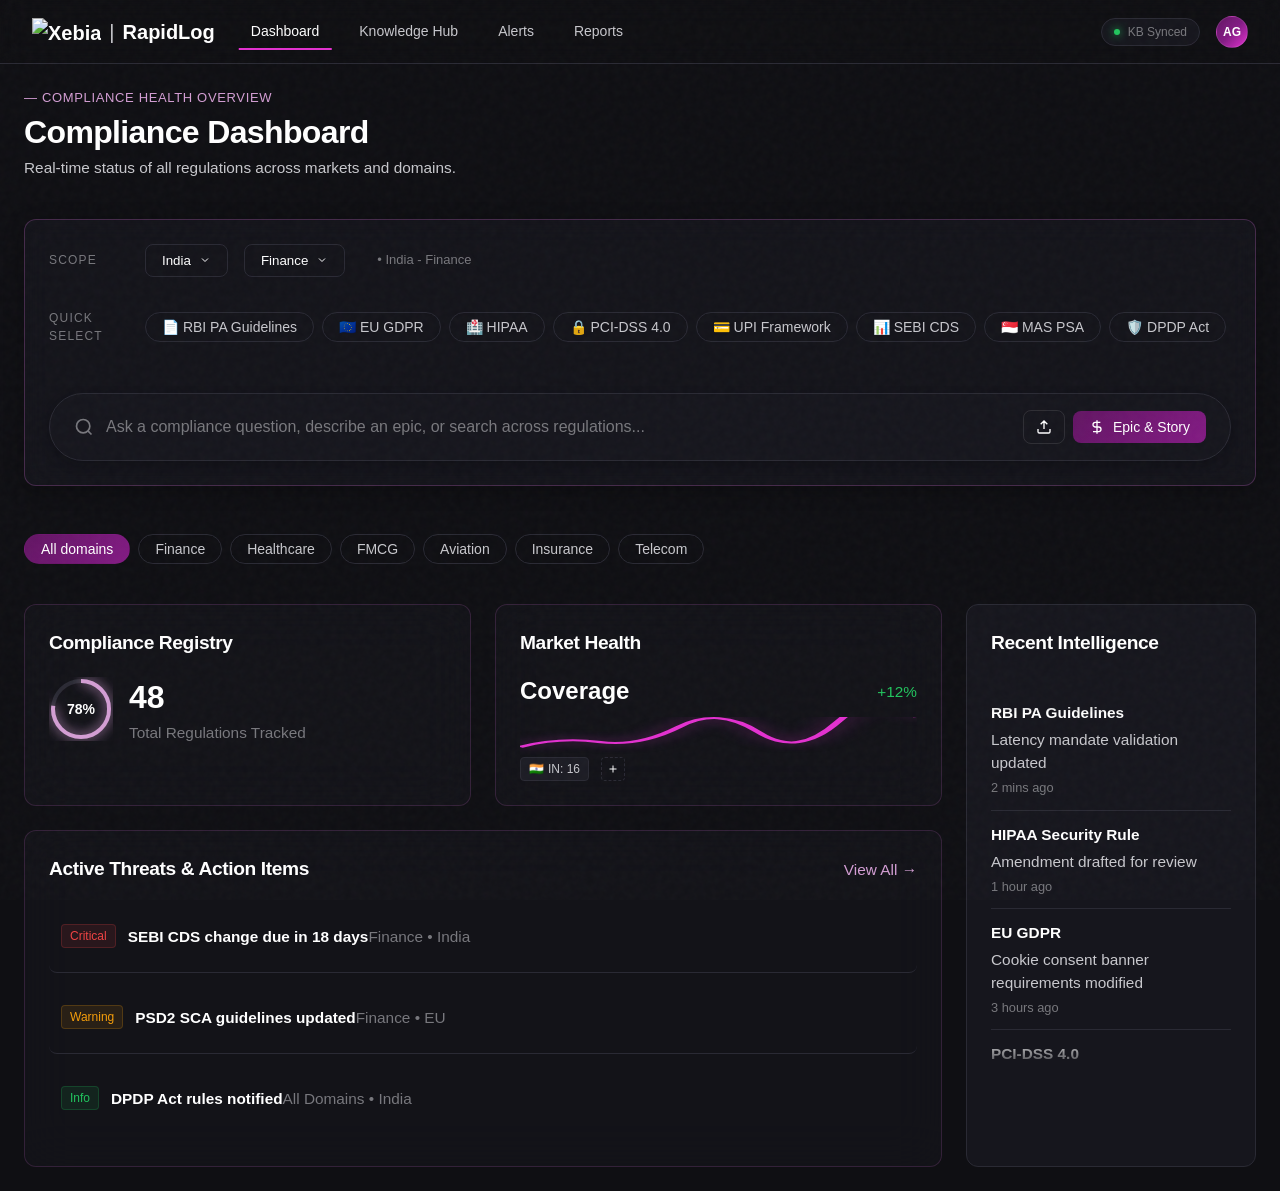
==== dashboard.html @ ae405cc6 "first commit: rapidlog demo" ====
<!DOCTYPE html>
<html lang="en">
<head>
  <meta charset="UTF-8">
  <meta name="viewport" content="width=device-width, initial-scale=1.0">
  <title>Dashboard | RapidLog by Xebia</title>
  <link rel="stylesheet" href="styles.css">
  <style>
    .progress-ring {
      position: relative;
      width: 64px;
      height: 64px;
    }
    .progress-ring svg {
      transform: rotate(-90deg);
    }
    .progress-ring circle {
      fill: transparent;
      stroke-width: 4;
    }
    .progress-ring-bg {
      stroke: var(--border-divider);
    }
    .progress-ring-fill {
      stroke: var(--color-purple-light);
      stroke-dasharray: 175;
      stroke-dashoffset: 40; /* Example progress */
      transition: stroke-dashoffset 1s ease-in-out;
      filter: drop-shadow(0 0 6px var(--color-purple-light));
    }
    .progress-text {
      position: absolute;
      top: 50%; left: 50%;
      transform: translate(-50%, -50%);
      font-size: 14px;
      font-weight: 700;
    }
    
    .sparkline {
      width: 100%;
      height: 40px;
      position: relative;
      overflow: hidden;
    }
    .sparkline-path {
      fill: none;
      stroke: var(--color-neon-accent);
      stroke-width: 2;
      stroke-dasharray: 1000;
      stroke-dashoffset: 1000;
      animation: drawSparkline 1.5s ease-out forwards;
      filter: drop-shadow(0 0 4px rgba(227, 49, 208, 0.5));
    }
    @keyframes drawSparkline {
      to { stroke-dashoffset: 0; }
    }
    
    .threat-item {
      display: flex;
      justify-content: space-between;
      align-items: center;
      padding: var(--spacing-3) 0;
      border-bottom: 1px solid var(--border-divider);
      position: relative;
    }
    .threat-item:last-child {
      border-bottom: none;
    }
    .threat-details {
      position: absolute;
      right: -20px;
      top: 50%;
      transform: translateY(-50%) translateX(100%);
      background: var(--bg-elevated);
      padding: var(--spacing-3);
      border: 1px solid var(--border-divider);
      border-radius: var(--radius-sm);
      opacity: 0;
      pointer-events: none;
      transition: all var(--transition-fast);
      width: 200px;
      z-index: 10;
    }
    .threat-item:hover .threat-details {
      opacity: 1;
      transform: translateY(-50%) translateX(100%) translateX(-10px); /* Micro-data on hover sliding */
    }
    
    .right-sidebar {
      grid-column: span 3;
    }
    .main-grid {
      grid-column: span 9;
      display: grid;
      grid-template-columns: repeat(2, 1fr);
      gap: var(--spacing-5);
    }
    .full-width {
      grid-column: span 2;
    }
  </style>
</head>
<body>

  <nav class="navbar">
    <div class="navbar-left">
      <a href="dashboard.html" class="logo" style="text-decoration: none; user-select: none;">
        <img src="images/LOGO%20SVG.svg" alt="Xebia" style="height: 28px; pointer-events: none;" draggable="false" oncontextmenu="return false;">
        <span style="font-weight: 400; color: var(--text-secondary);">|</span>
        <span style="color: var(--text-primary);">RapidLog</span>
      </a>
      <div class="nav-links">
        <a href="dashboard.html" class="nav-link active">Dashboard</a>
        <a href="knowledge_hub.html" class="nav-link">Knowledge Hub</a>
        <a href="#" class="nav-link">Alerts</a>
        <a href="#" class="nav-link">Reports</a>
      </div>
    </div>
    <div class="navbar-right">
      <div class="status-indicator">
        <div class="status-dot"></div>
        <span>KB Synced</span>
      </div>
      <div class="user-profile" title="Akshat Gupta">AG</div>
    </div>
  </nav>

  <main class="container">
    
    <div class="col-span-12 mb-4 fade-up" style="margin-bottom: var(--spacing-4);">
      <div class="text-muted text-sm uppercase tracking-wide mb-1" style="color: var(--color-purple-light);">— Compliance Health Overview</div>
      <h1 class="mb-1">Compliance Dashboard</h1>
      <p class="text-secondary">Real-time status of all regulations across markets and domains.</p>
    </div>

    <!-- Hero Toolbar Area -->
    <div class="col-span-12 toolbar fade-up stagger-1" style="padding: var(--spacing-5); border-color: rgba(183,94,184,0.3); box-shadow: 0 4px 20px rgba(0,0,0,0.3); background: rgba(22, 22, 29, 0.8); backdrop-filter: blur(12px);">
      <div class="toolbar-row mb-4">
        <div class="toolbar-label">Scope</div>
        <div class="dropdown">
          <button class="dropdown-btn interactive-pill">India <svg width="12" height="12" viewBox="0 0 24 24" fill="none" stroke="currentColor" stroke-width="2"><polyline points="6 9 12 15 18 9"></polyline></svg></button>
          <div class="dropdown-menu">
            <a class="dropdown-item active">India</a>
            <a class="dropdown-item">Europe</a>
            <a class="dropdown-item">United States</a>
            <a class="dropdown-item">UAE</a>
            <a class="dropdown-item">United Kingdom</a>
            <a class="dropdown-item">Singapore</a>
            <a class="dropdown-item">All markets</a>
          </div>
        </div>
        <div class="dropdown">
          <button class="dropdown-btn interactive-pill">Finance <svg width="12" height="12" viewBox="0 0 24 24" fill="none" stroke="currentColor" stroke-width="2"><polyline points="6 9 12 15 18 9"></polyline></svg></button>
          <div class="dropdown-menu">
            <a class="dropdown-item active">Finance</a>
            <a class="dropdown-item">Healthcare</a>
            <a class="dropdown-item">FMCG</a>
            <a class="dropdown-item">Aviation</a>
            <a class="dropdown-item">Insurance</a>
            <a class="dropdown-item">Telecom</a>
            <a class="dropdown-item">Retail</a>
          </div>
        </div>
        <div class="text-muted text-sm ml-4" style="margin-left: 16px;">• India - Finance</div>
      </div>
      
      <div class="toolbar-row mb-6">
        <div class="toolbar-label">Quick Select</div>
        <div class="flex flex-wrap gap-2">
          <button class="filter-chip interactive-pill" tabindex="0">📄 RBI PA Guidelines</button>
          <button class="filter-chip interactive-pill" tabindex="0">🇪🇺 EU GDPR</button>
          <button class="filter-chip interactive-pill" tabindex="0">🏥 HIPAA</button>
          <button class="filter-chip interactive-pill" tabindex="0">🔒 PCI-DSS 4.0</button>
          <button class="filter-chip interactive-pill" tabindex="0">💳 UPI Framework</button>
          <button class="filter-chip interactive-pill" tabindex="0">📊 SEBI CDS</button>
          <button class="filter-chip interactive-pill" tabindex="0">🇸🇬 MAS PSA</button>
          <button class="filter-chip interactive-pill" tabindex="0">🛡️ DPDP Act</button>
        </div>
      </div>

      <!-- Agent Search Bar (Inside the Toolbar) -->
      <div class="agent-bar">
        <svg width="20" height="20" viewBox="0 0 24 24" fill="none" stroke="currentColor" stroke-width="2" class="text-muted mr-3" style="margin-right: 12px;">
          <circle cx="11" cy="11" r="8"></circle>
          <line x1="21" y1="21" x2="16.65" y2="16.65"></line>
        </svg>
        <input type="text" placeholder="Ask a compliance question, describe an epic, or search across regulations...">
        <button class="btn btn-secondary mr-2" style="padding: 8px 12px; margin-right: 8px; border-color: rgba(255,255,255,0.1);">
          <svg width="16" height="16" viewBox="0 0 24 24" fill="none" stroke="currentColor" stroke-width="2"><path d="M21 15v4a2 2 0 0 1-2 2H5a2 2 0 0 1-2-2v-4M17 8l-5-5-5 5M12 3v12"/></svg>
        </button>
        <button class="btn btn-primary" data-overlay-target="epicStoryOverlay" style="padding: 8px 16px;">
          <svg width="16" height="16" viewBox="0 0 24 24" fill="none" stroke="currentColor" stroke-width="2"><path d="M12 2v20M17 5H9.5a3.5 3.5 0 0 0 0 7h5a3.5 3.5 0 0 1 0 7H6"/></svg>
          Epic & Story
        </button>
      </div>
    </div>

    <!-- Filters (Outside Toolbar) -->
    <div class="col-span-12 mb-4 fade-up stagger-2 flex flex-wrap gap-2">
      <button class="filter-chip interactive-pill active" tabindex="0">All domains</button>
      <button class="filter-chip interactive-pill" tabindex="0">Finance</button>
      <button class="filter-chip interactive-pill" tabindex="0">Healthcare</button>
      <button class="filter-chip interactive-pill" tabindex="0">FMCG</button>
      <button class="filter-chip interactive-pill" tabindex="0">Aviation</button>
      <button class="filter-chip interactive-pill" tabindex="0">Insurance</button>
      <button class="filter-chip interactive-pill" tabindex="0">Telecom</button>
    </div>

    <!-- Main Content Grid -->
    <div class="main-grid">
      
      <!-- Telemetry Card 1: Compliance Registry -->
      <div class="card card-glass fade-up stagger-1">
        <h3 class="mb-4">Compliance Registry</h3>
        <div class="flex items-center gap-4">
          <div class="progress-ring">
            <svg width="64" height="64">
              <circle cx="32" cy="32" r="28" class="progress-ring-bg"></circle>
              <circle cx="32" cy="32" r="28" class="progress-ring-fill"></circle>
            </svg>
            <div class="progress-text">78%</div>
          </div>
          <div>
            <div class="text-2xl">48</div>
            <div class="text-muted">Total Regulations Tracked</div>
          </div>
        </div>
      </div>

      <!-- Telemetry Card 2: Market Health -->
      <div class="card card-glass fade-up stagger-2">
        <h3 class="mb-4">Market Health</h3>
        <div class="flex justify-between items-center mb-2">
          <div class="text-xl">Coverage</div>
          <div class="text-success" style="color: #22C55E;">+12%</div>
        </div>
        <div class="sparkline">
          <svg viewBox="0 0 100 40" preserveAspectRatio="none" style="width:100%; height:100%;">
            <path class="sparkline-path" d="M0 30 Q 10 20 20 25 T 40 10 T 60 15 T 80 5 T 100 0"></path>
          </svg>
        </div>
        <div class="flex gap-3 mt-3 items-center flex-wrap" id="market-health-list">
          <div class="badge badge-neutral" data-market-source="🇮🇳 IN: 16"><span style="margin-right: 4px;">🇮🇳</span> IN: 16<span class="remove-badge" title="Remove">&times;</span></div>
          
          <div class="dropdown">
            <button class="btn btn-secondary interactive-pill flex items-center justify-center" style="padding: 0; width: 24px; height: 24px; border-radius: 4px; border-style: dashed;">
              <svg width="12" height="12" viewBox="0 0 24 24" fill="none" stroke="currentColor" stroke-width="2"><line x1="12" y1="5" x2="12" y2="19"></line><line x1="5" y1="12" x2="19" y2="12"></line></svg>
            </button>
            <div class="dropdown-menu" style="min-width: 120px; left: -40px;">
              <a class="dropdown-item add-market-btn" data-market="🇮🇳 IN: 16" style="display: none;">🇮🇳 IN</a>
              <a class="dropdown-item add-market-btn" data-market="🇪🇺 EU: 11">🇪🇺 EU</a>
              <a class="dropdown-item add-market-btn" data-market="🇺🇸 US: 8">🇺🇸 US</a>
              <a class="dropdown-item add-market-btn" data-market="🇬🇧 UK: 0">🇬🇧 UK</a>
              <a class="dropdown-item add-market-btn" data-market="🇦🇪 UAE: 0">🇦🇪 UAE</a>
            </div>
          </div>
        </div>
      </div>

      <!-- Telemetry Card 3: Active Threats / Alerts -->
      <div class="card card-glass full-width fade-up stagger-3">
        <div class="flex justify-between items-center mb-4">
          <h3>Active Threats & Action Items</h3>
          <a href="#">View All &rarr;</a>
        </div>
        
        <div class="threat-list">
          <div class="threat-item" tabindex="0">
            <div class="threat-header">
              <div class="flex items-center gap-3">
                <div class="badge badge-critical">Critical</div>
                <span class="text-bold">SEBI CDS change due in 18 days</span>
              </div>
              <span class="text-muted">Finance • India</span>
            </div>
            <div class="threat-details-accordion">
              <div class="text-bold mb-2 text-sm text-primary">Affected Regulations</div>
              <div class="text-secondary" style="font-size: 13px;">• SEBI Master Circular 2024<br>• IT Act Sec 43A</div>
            </div>
          </div>
          
          <div class="threat-item" tabindex="0">
            <div class="threat-header">
              <div class="flex items-center gap-3">
                <div class="badge badge-warning">Warning</div>
                <span class="text-bold">PSD2 SCA guidelines updated</span>
              </div>
              <span class="text-muted">Finance • EU</span>
            </div>
            <div class="threat-details-accordion">
              <div class="text-bold mb-2 text-sm text-primary">Affected Regulations</div>
              <div class="text-secondary" style="font-size: 13px;">• PSD2 Directive Article 97</div>
            </div>
          </div>
          
          <div class="threat-item" tabindex="0">
            <div class="threat-header">
              <div class="flex items-center gap-3">
                <div class="badge badge-success">Info</div>
                <span class="text-bold">DPDP Act rules notified</span>
              </div>
              <span class="text-muted">All Domains • India</span>
            </div>
            <div class="threat-details-accordion">
              <div class="text-bold mb-2 text-sm text-primary">Affected Regulations</div>
              <div class="text-secondary" style="font-size: 13px;">• DPDP Act 2023 Rules</div>
            </div>
          </div>
        </div>
      </div>
      
    </div>

    <!-- Right Sidebar: Recent Intelligence -->
    <div class="right-sidebar card fade-up stagger-4">
      <h3 class="mb-4">Recent Intelligence</h3>
      <div class="feed-container">
        <div class="feed-mask"></div>
        <div class="feed-item" style="margin-top: 16px;">
          <div class="text-bold">RBI PA Guidelines</div>
          <div class="text-secondary">Latency mandate validation updated</div>
          <div class="caption mt-1">2 mins ago</div>
        </div>
        <div class="feed-item">
          <div class="text-bold">HIPAA Security Rule</div>
          <div class="text-secondary">Amendment drafted for review</div>
          <div class="caption mt-1">1 hour ago</div>
        </div>
        <div class="feed-item">
          <div class="text-bold">EU GDPR</div>
          <div class="text-secondary">Cookie consent banner requirements modified</div>
          <div class="caption mt-1">3 hours ago</div>
        </div>
        <div class="feed-item">
          <div class="text-bold">PCI-DSS 4.0</div>
          <div class="text-secondary">New encryption standards mapped</div>
          <div class="caption mt-1">5 hours ago</div>
        </div>
        <div class="feed-item">
          <div class="text-bold">UPI Framework</div>
          <div class="text-secondary">Recurring mandate limits changed</div>
          <div class="caption mt-1">1 day ago</div>
        </div>
         <div class="feed-item">
          <div class="text-bold">MAS PSA</div>
          <div class="text-secondary">Singapore compliance updated</div>
          <div class="caption mt-1">2 days ago</div>
        </div>
        <div class="feed-item" style="margin-bottom: 16px;">
          <div class="text-bold">DPDP Act</div>
          <div class="text-secondary">Data localization mapping complete</div>
          <div class="caption mt-1">3 days ago</div>
        </div>
      </div>
    </div>

  </main>

  <!-- Epic & Story Overlay -->
  <div class="overlay" id="epicStoryOverlay">
    <div class="modal" style="max-width: 900px; background: var(--bg-primary); border: 1px solid var(--border-divider);">
      <div class="modal-header" style="border-bottom: 1px solid var(--border-divider); padding-bottom: 16px; margin-bottom: 24px;">
        <div>
          <h2 class="text-primary flex items-center gap-2 mb-2">
            Turn this into an epic & story:
          </h2>
          <div class="flex items-center gap-3 mt-2">
            <span class="badge" style="background: rgba(227,49,208,0.1); color: var(--color-neon-accent); border: 1px solid rgba(227,49,208,0.3);">
              ✨ EPIC & STORY GENERATION
            </span>
            <span class="text-muted text-sm">India • Aviation • RBI PA, IT Act §43A</span>
          </div>
        </div>
        <button class="close-btn flex items-center gap-2 text-sm" style="background: var(--bg-surface); padding: 6px 12px; border-radius: var(--radius-sm); border: 1px solid var(--border-divider);">
          <span>&times;</span> Close
        </button>
      </div>
      
      <div class="modal-body" style="display: grid; grid-template-columns: 1fr 1fr; gap: var(--spacing-5);">
        
        <!-- Story Card 1 -->
        <div class="card" style="background: var(--bg-surface); border-color: rgba(183,94,184,0.3);">
          <div class="text-muted text-sm mb-1">RL-2407-012</div>
          <h3 class="mb-3 text-primary">Link UPI VPA to payment profile</h3>
          <div class="flex gap-2 mb-4">
            <span class="badge" style="color: #F59E0B; background: rgba(245,158,11,0.1);">RBI PA §2.4</span>
            <span class="badge" style="color: var(--color-purple-light); background: rgba(183,94,184,0.1);">India</span>
            <span class="badge" style="color: #EF4444; background: rgba(239,68,68,0.1);">P1</span>
          </div>
          
          <div class="text-muted text-sm mb-1 uppercase tracking-wide" style="letter-spacing: 0.1em;">USER STORY</div>
          <p class="text-secondary mb-4 text-sm">As a user, I want to add and verify my UPI VPA so I can make UPI-based payments without re-entering credentials.</p>
          
          <div class="text-muted text-sm mb-2 uppercase tracking-wide" style="letter-spacing: 0.1em;">ACCEPTANCE CRITERIA</div>
          <ul class="text-secondary text-sm mb-4" style="list-style: none; padding: 0; display: flex; flex-direction: column; gap: 8px;">
            <li class="flex gap-2"><span style="color: #22C55E;">✓</span> NPCI validation in real-time within 3s (RBI PA §2.4 latency mandate)</li>
            <li class="flex gap-2"><span style="color: #22C55E;">✓</span> VPA masked after 3 chars to prevent exposure (IT Act §43A)</li>
            <li class="flex gap-2"><span style="color: #22C55E;">✓</span> Failed validation returns specific NPCI error code to UI</li>
            <li class="flex gap-2"><span style="color: #22C55E;">✓</span> Max 3 retry attempts before temporary lockout</li>
          </ul>
          
          <div class="mb-4 p-3 rounded" style="background: rgba(245,158,11,0.05); border: 1px solid rgba(245,158,11,0.2); border-radius: var(--radius-sm);">
            <p class="text-sm" style="color: #F59E0B;">⚠️ RBI PA §2.4 — VPA verification against NPCI must complete within a single transaction cycle. Effective Jan 2023.</p>
          </div>
          
          <div class="flex items-center gap-2 mt-auto pt-4" style="border-top: 1px solid var(--border-divider);">
            <button class="btn btn-primary" style="padding: 6px 12px; font-size: 13px;">Push to JIRA</button>
            <button class="btn btn-secondary" style="padding: 6px 12px; font-size: 13px;">Copy</button>
            <button class="btn btn-secondary" style="padding: 6px 12px; font-size: 13px;">DevOps</button>
            <button class="btn btn-secondary ml-auto" style="padding: 6px 12px; font-size: 13px; margin-left: auto; border: none;">+ Test cases</button>
          </div>
        </div>

        <!-- Story Card 2 -->
        <div class="card" style="background: var(--bg-surface); border-color: rgba(183,94,184,0.3);">
          <div class="text-muted text-sm mb-1">RL-2407-013</div>
          <h3 class="mb-3 text-primary">UPI recurring mandate consent capture</h3>
          <div class="flex gap-2 mb-4">
            <span class="badge" style="color: #F59E0B; background: rgba(245,158,11,0.1);">RBI e-Mandate</span>
            <span class="badge" style="color: var(--color-purple-light); background: rgba(183,94,184,0.1);">India</span>
            <span class="badge" style="color: #EF4444; background: rgba(239,68,68,0.1);">P1</span>
          </div>
          
          <div class="text-muted text-sm mb-1 uppercase tracking-wide" style="letter-spacing: 0.1em;">USER STORY</div>
          <p class="text-secondary mb-4 text-sm">As a user, I want to authorise recurring UPI mandates with explicit consent so subscription charges are auto-debited transparently.</p>
          
          <div class="text-muted text-sm mb-2 uppercase tracking-wide" style="letter-spacing: 0.1em;">ACCEPTANCE CRITERIA</div>
          <ul class="text-secondary text-sm mb-4" style="list-style: none; padding: 0; display: flex; flex-direction: column; gap: 8px;">
            <li class="flex gap-2"><span style="color: #22C55E;">✓</span> Amount, frequency, and validity shown before UPI PIN entry</li>
            <li class="flex gap-2"><span style="color: #22C55E;">✓</span> Consent timestamp stored for 8 years (RBI record-keeping)</li>
            <li class="flex gap-2"><span style="color: #22C55E;">✓</span> SMS + in-app notification within 30s of mandate creation</li>
            <li class="flex gap-2"><span style="color: #22C55E;">✓</span> Revocation accessible within 2 taps at any time</li>
          </ul>
          
          <div class="mb-4 p-3 rounded" style="background: rgba(245,158,11,0.05); border: 1px solid rgba(245,158,11,0.2); border-radius: var(--radius-sm);">
            <p class="text-sm" style="color: #F59E0B;">⚠️ NPCI UPI e-Mandate Framework — Explicit consent and notification mandatory for all recurring debit authorisations.</p>
          </div>
          
          <div class="flex items-center gap-2 mt-auto pt-4" style="border-top: 1px solid var(--border-divider);">
            <button class="btn btn-primary" style="padding: 6px 12px; font-size: 13px;">Push to JIRA</button>
            <button class="btn btn-secondary" style="padding: 6px 12px; font-size: 13px;">Copy</button>
            <button class="btn btn-secondary" style="padding: 6px 12px; font-size: 13px;">DevOps</button>
          </div>
        </div>

      </div>
    </div>
  </div>

  <script src="script.js"></script>
</body>
</html>
---- styles.css ----
:root {
  --bg-primary: #0F0F13;
  --bg-surface: #16161D;
  --bg-elevated: #1C1C24;
  --color-purple-core: #621563;
  --color-purple-accent: #831B84;
  --color-purple-soft: #B75EB8;
  --color-purple-light: #D49ED4;
  --color-neon-accent: #E331D0;
  --color-deep-bg-accent: #150027;
  --text-primary: #FFFFFF;
  --text-secondary: #C8C8CD;
  --text-muted: #78787D;
  --border-divider: #2A2A34;

  --font-family: 'Inter', -apple-system, BlinkMacSystemFont, "Segoe UI", Roboto, Helvetica, Arial, sans-serif;
  --spacing-1: 4px;
  --spacing-2: 8px;
  --spacing-3: 12px;
  --spacing-4: 16px;
  --spacing-5: 24px;
  --spacing-6: 32px;
  --spacing-7: 48px;
  
  --radius-sm: 8px;
  --radius-md: 12px;
  --radius-lg: 16px;
  --radius-full: 9999px;

  --transition-fast: 200ms ease-in-out;
  --transition-normal: 300ms cubic-bezier(0.4, 0, 0.2, 1);
  --transition-snap: 400ms cubic-bezier(0.175, 0.885, 0.32, 1.275);
}

* {
  box-sizing: border-box;
  margin: 0;
  padding: 0;
}

body {
  background-color: var(--bg-primary);
  color: var(--text-primary);
  font-family: var(--font-family);
  line-height: 1.5;
  -webkit-font-smoothing: antialiased;
  -moz-osx-font-smoothing: grayscale;
  min-height: 100vh;
  display: flex;
  flex-direction: column;
  overflow-x: hidden;
  position: relative;
}

/* Subtle Film Grain / Atmospheric Noise */
body::after {
  content: "";
  position: fixed;
  top: 0;
  left: 0;
  width: 100vw;
  height: 100vh;
  opacity: 0.03;
  pointer-events: none;
  background-image: url("data:image/svg+xml,%3Csvg viewBox='0 0 200 200' xmlns='http://www.w3.org/2000/svg'%3E%3Cfilter id='noiseFilter'%3E%3CfeTurbulence type='fractalNoise' baseFrequency='0.65' numOctaves='3' stitchTiles='stitch'/%3E%3C/filter%3E%3Crect width='100%25' height='100%25' filter='url(%23noiseFilter)'/%3E%3C/svg%3E");
  z-index: 9999;
}

h1, h2, h3, h4, h5, h6 {
  font-weight: 600;
  color: var(--text-primary);
  letter-spacing: -0.02em;
}

/* Responsive Typography using clamp */
h1 { font-size: clamp(24px, 2.5vw, 32px); }
h2 { font-size: clamp(20px, 2vw, 24px); }
h3 { font-size: clamp(18px, 1.5vw, 20px); }
p, div { font-size: clamp(14px, 1.2vw, 16px); }
.caption { font-size: clamp(12px, 1vw, 13px); color: var(--text-muted); }

a {
  color: var(--color-purple-light);
  text-decoration: none;
  transition: color var(--transition-fast);
}

a:hover {
  color: var(--color-neon-accent);
}

/* Base Components */
.btn {
  display: inline-flex;
  align-items: center;
  justify-content: center;
  padding: var(--spacing-3) var(--spacing-5);
  border-radius: var(--radius-sm);
  font-size: 14px;
  font-weight: 500;
  cursor: pointer;
  transition: all var(--transition-normal);
  border: none;
  outline: none;
  gap: var(--spacing-2);
}

.btn-primary {
  background: linear-gradient(135deg, var(--color-purple-core), var(--color-purple-accent));
  color: var(--text-primary);
  position: relative;
  overflow: hidden;
}

.btn-primary::before {
  content: '';
  position: absolute;
  top: 0; left: 0; width: 100%; height: 100%;
  background: linear-gradient(135deg, transparent, rgba(255,255,255,0.1), transparent);
  transform: translateX(-100%);
  transition: transform 0.5s ease;
}

.btn-primary:hover {
  transform: translateY(-2px);
  box-shadow: 0 4px 12px rgba(131, 27, 132, 0.4);
}

.btn-primary:hover::before {
  transform: translateX(100%);
}

.btn-primary:active {
  transform: scale(0.96);
}

.btn-secondary {
  background: transparent;
  color: var(--text-primary);
  border: 1px solid var(--border-divider);
}

.btn-secondary:hover {
  border-color: var(--color-purple-soft);
  background: rgba(183, 94, 184, 0.05);
}

/* Navbar */
.navbar {
  position: sticky;
  top: 0;
  height: 64px;
  background: rgba(15, 15, 19, 0.8);
  backdrop-filter: blur(12px);
  -webkit-backdrop-filter: blur(12px);
  border-bottom: 1px solid var(--border-divider);
  display: flex;
  align-items: center;
  justify-content: space-between;
  padding: 0 var(--spacing-6);
  z-index: 100;
}

.navbar-left {
  display: flex;
  align-items: center;
  gap: var(--spacing-5);
}

.logo {
  font-size: 20px;
  font-weight: 700;
  display: flex;
  align-items: center;
  gap: var(--spacing-2);
  color: var(--text-primary);
}

.logo-icon {
  width: 24px;
  height: 24px;
  background: linear-gradient(135deg, var(--color-purple-accent), var(--color-neon-accent));
  border-radius: 4px;
  display: flex;
  align-items: center;
  justify-content: center;
  color: white;
  font-size: 14px;
}

.nav-links {
  display: flex;
  gap: var(--spacing-4);
}

.nav-link {
  color: var(--text-secondary);
  font-size: 14px;
  font-weight: 500;
  padding: var(--spacing-2) var(--spacing-3);
  border-radius: var(--radius-sm);
  position: relative;
}

.nav-link:hover, .nav-link.active {
  color: var(--text-primary);
}

.nav-link::after {
  content: '';
  position: absolute;
  bottom: 0;
  left: 50%;
  transform: translateX(-50%);
  width: 0;
  height: 2px;
  background: var(--color-neon-accent);
  transition: width var(--transition-snap);
}

.nav-link:hover::after, .nav-link.active::after {
  width: 100%;
}

.navbar-right {
  display: flex;
  align-items: center;
  gap: var(--spacing-4);
}

.status-indicator {
  display: flex;
  align-items: center;
  gap: var(--spacing-2);
  font-size: 12px;
  color: var(--text-muted);
  background: var(--bg-surface);
  padding: 4px 12px;
  border-radius: var(--radius-full);
  border: 1px solid var(--border-divider);
}

.status-dot {
  width: 6px;
  height: 6px;
  border-radius: 50%;
  background: #22C55E;
  box-shadow: 0 0 8px #22C55E;
  animation: pulse 2s infinite;
}

@keyframes pulse {
  0% { box-shadow: 0 0 0 0 rgba(34, 197, 94, 0.4); }
  70% { box-shadow: 0 0 0 4px rgba(34, 197, 94, 0); }
  100% { box-shadow: 0 0 0 0 rgba(34, 197, 94, 0); }
}

.user-profile {
  width: 32px;
  height: 32px;
  border-radius: 50%;
  background: linear-gradient(135deg, var(--color-purple-core), var(--color-purple-accent), var(--color-neon-accent));
  display: flex;
  align-items: center;
  justify-content: center;
  font-weight: 600;
  font-size: 12px;
  cursor: pointer;
  border: 1px solid rgba(255,255,255,0.1);
}

/* Layout Grid & Responsive Design */
.container {
  width: 100%;
  max-width: 1600px;
  margin: 0 auto;
  padding: var(--spacing-6);
  display: grid;
  grid-template-columns: repeat(12, 1fr);
  gap: var(--spacing-5);
}

.col-span-12 { grid-column: span 12; }
.col-span-8 { grid-column: span 8; }
.col-span-4 { grid-column: span 4; }
.col-span-6 { grid-column: span 6; }
.col-span-3 { grid-column: span 3; }

/* Responsive adjustments */
@media (max-width: 1280px) {
  .container {
    padding: var(--spacing-5);
  }
}

@media (max-width: 1024px) {
  .container {
    grid-template-columns: repeat(8, 1fr);
  }
  .col-span-8 { grid-column: span 8; }
  .col-span-4 { grid-column: span 8; }
  .col-span-6 { grid-column: span 4; }
  .col-span-3 { grid-column: span 4; }
  
  .main-grid {
    grid-template-columns: 1fr !important;
  }
  .full-width {
    grid-column: span 1 !important;
  }
  .right-sidebar {
    grid-column: span 8 !important;
  }
}

@media (max-width: 768px) {
  .container {
    grid-template-columns: repeat(4, 1fr);
    padding: var(--spacing-4);
  }
  .col-span-8, .col-span-4, .col-span-6, .col-span-3 { 
    grid-column: span 4 !important; 
  }
  
  .navbar {
    padding: 0 var(--spacing-4);
  }
  
  .nav-links {
    display: none;
  }
  
  .login-container {
    grid-template-columns: 1fr !important;
    overflow-y: auto;
  }
  .login-left {
    display: none !important;
  }
  .modal-body {
    grid-template-columns: 1fr !important;
  }
}

/* Cards & Surfaces */
.card {
  background: var(--bg-surface);
  border-radius: var(--radius-md);
  border: 1px solid var(--border-divider);
  padding: var(--spacing-5);
  position: relative;
  transition: all var(--transition-normal);
  display: flex;
  flex-direction: column;
}

.card:hover, .card:focus-within {
  transform: translateY(-4px);
  border-color: rgba(183, 94, 184, 0.3);
  box-shadow: 0 8px 24px rgba(0, 0, 0, 0.4);
  z-index: 100;
}

.card-glass {
  background: rgba(22, 22, 29, 0.6);
  backdrop-filter: blur(24px);
  -webkit-backdrop-filter: blur(24px);
  border: 1px solid rgba(183, 94, 184, 0.2);
}

/* Form & Inputs */
.input-group {
  display: flex;
  flex-direction: column;
  gap: var(--spacing-2);
}

.input-label {
  font-size: 12px;
  color: var(--text-secondary);
  font-weight: 500;
}

.input-field {
  background: var(--bg-elevated);
  border: 1px solid var(--border-divider);
  color: var(--text-primary);
  padding: var(--spacing-3) var(--spacing-4);
  border-radius: var(--radius-sm);
  font-family: var(--font-family);
  font-size: 14px;
  transition: all var(--transition-fast);
}

.input-field:focus {
  outline: none;
  border-color: var(--color-purple-soft);
  box-shadow: 0 0 0 2px rgba(183, 94, 184, 0.2);
}

/* Agent Search Bar */
.agent-bar-container {
  grid-column: 1 / -1;
  margin-bottom: var(--spacing-4);
  position: relative;
  z-index: 50; /* Above regular content */
}

.agent-bar {
  width: 100%;
  background: var(--bg-surface);
  border: 1px solid var(--border-divider);
  border-radius: var(--radius-full);
  padding: 16px 24px;
  font-size: 16px;
  color: var(--text-primary);
  display: flex;
  align-items: center;
  transition: all var(--transition-normal);
  box-shadow: 0 4px 12px rgba(0,0,0,0.2);
}

.agent-bar input {
  flex: 1;
  background: transparent;
  border: none;
  color: var(--text-primary);
  font-size: 16px;
  outline: none;
}

.agent-bar input::placeholder {
  color: var(--text-muted);
}

.agent-bar:focus-within {
  transform: scale(1.01);
  border-color: var(--color-neon-accent);
  box-shadow: 0 0 20px rgba(227, 49, 208, 0.15), inset 0 0 10px rgba(227, 49, 208, 0.05);
  background: rgba(22, 22, 29, 0.8);
  backdrop-filter: blur(12px);
}

/* Tables */
.table-container {
  width: 100%;
  overflow-x: auto;
  background: var(--bg-surface);
  border: 1px solid var(--border-divider);
  border-radius: var(--radius-md);
}

.data-table {
  width: 100%;
  border-collapse: collapse;
}

.data-table th {
  text-align: left;
  padding: var(--spacing-3) var(--spacing-4);
  color: var(--text-muted);
  font-size: 12px;
  font-weight: 500;
  text-transform: uppercase;
  letter-spacing: 0.05em;
  border-bottom: 1px solid var(--border-divider);
}

.data-table td {
  padding: var(--spacing-4);
  border-bottom: 1px solid rgba(42, 42, 52, 0.5);
  color: var(--text-secondary);
  font-size: 14px;
  transition: background var(--transition-fast);
}

.data-table tbody tr:hover td {
  background: var(--bg-elevated);
  color: var(--text-primary);
}

/* Badges / Chips */
.badge {
  display: inline-flex;
  align-items: center;
  padding: 2px 8px;
  border-radius: 4px;
  font-size: 12px;
  font-weight: 500;
  position: relative;
  cursor: default;
  user-select: none;
  -webkit-user-select: none;
}

.remove-badge {
  position: absolute;
  top: -6px;
  right: -6px;
  background: var(--bg-surface);
  border: 1px solid var(--border-divider);
  border-radius: 50%;
  width: 16px;
  height: 16px;
  display: flex;
  align-items: center;
  justify-content: center;
  font-size: 10px;
  cursor: pointer;
  opacity: 0;
  transition: all var(--transition-fast);
  color: var(--text-muted);
  pointer-events: none;
  z-index: 10;
}

.badge:hover .remove-badge {
  opacity: 1;
  pointer-events: auto;
}

.remove-badge:hover {
  color: var(--text-primary);
  border-color: var(--color-neon-accent);
  background: var(--color-purple-core);
}

.badge.cannot-remove .remove-badge {
  display: none !important;
  pointer-events: none;
}

.badge-success { background: rgba(34, 197, 94, 0.1); color: #22C55E; border: 1px solid rgba(34, 197, 94, 0.2); }
.badge-warning { background: rgba(245, 158, 11, 0.1); color: #F59E0B; border: 1px solid rgba(245, 158, 11, 0.2); }
.badge-critical { background: rgba(239, 68, 68, 0.1); color: #EF4444; border: 1px solid rgba(239, 68, 68, 0.2); }
.badge-neutral { background: var(--bg-elevated); color: var(--text-secondary); border: 1px solid var(--border-divider); }

/* Utility Classes */
.flex { display: flex; }
.flex-col { display: flex; flex-direction: column; }
.flex-wrap { flex-wrap: wrap; }
.items-center { align-items: center; }
.justify-between { justify-content: space-between; }
.gap-2 { gap: var(--spacing-2); }
.gap-3 { gap: var(--spacing-3); }
.gap-4 { gap: var(--spacing-4); }
.mb-2 { margin-bottom: var(--spacing-2); }
.mb-4 { margin-bottom: var(--spacing-4); }
.mb-6 { margin-bottom: var(--spacing-6); }
.mt-2 { margin-top: var(--spacing-2); }
.mt-4 { margin-top: var(--spacing-4); }
.ml-4 { margin-left: var(--spacing-4); }
.text-right { text-align: right; }
.text-primary { color: var(--text-primary); }
.text-secondary { color: var(--text-secondary); }
.text-muted { color: var(--text-muted); }
.text-bold { font-weight: 600; }
.text-xl { font-size: clamp(20px, 2vw, 24px); font-weight: 600; }
.text-2xl { font-size: clamp(24px, 2.5vw, 32px); font-weight: 700; }
.text-sm { font-size: 13px; }
.w-full { width: 100%; }
.uppercase { text-transform: uppercase; }
.tracking-wide { letter-spacing: 0.05em; }
.rounded { border-radius: var(--radius-sm); }
.p-3 { padding: var(--spacing-3); }
.pt-4 { padding-top: var(--spacing-4); }
.ml-auto { margin-left: auto; }

/* Animations */
.fade-up {
  animation: fadeUp 0.6s cubic-bezier(0.16, 1, 0.3, 1) forwards;
  opacity: 0;
  transform: translateY(20px);
}

@keyframes fadeUp {
  to {
    opacity: 1;
    transform: translateY(0);
  }
}

.stagger-1 { animation-delay: 0.1s; }
.stagger-2 { animation-delay: 0.2s; }
.stagger-3 { animation-delay: 0.3s; }
.stagger-4 { animation-delay: 0.4s; }

/* Overlays & Modals */
.overlay {
  position: fixed;
  top: 0; left: 0; width: 100%; height: 100%;
  background: rgba(0,0,0,0.7);
  backdrop-filter: blur(8px);
  -webkit-backdrop-filter: blur(8px);
  z-index: 9999;
  display: flex;
  align-items: center;
  justify-content: center;
  opacity: 0;
  pointer-events: none;
  transition: opacity var(--transition-normal);
  padding: var(--spacing-4);
}

.overlay.active {
  opacity: 1;
  pointer-events: auto;
}

.modal {
  background: var(--bg-surface);
  border: 1px solid var(--border-divider);
  border-radius: var(--radius-lg);
  padding: var(--spacing-6);
  width: 100%;
  max-width: 600px;
  max-height: 90vh;
  overflow-y: auto;
  transform: scale(0.95);
  transition: transform var(--transition-snap);
  box-shadow: 0 24px 48px rgba(0,0,0,0.5);
  position: relative;
  z-index: 10000;
}

.overlay.active .modal {
  transform: scale(1);
}

.modal-header {
  display: flex;
  justify-content: space-between;
  align-items: center;
  margin-bottom: var(--spacing-5);
  position: sticky;
  top: -32px;
  background: var(--bg-primary);
  padding-top: var(--spacing-6);
  z-index: 10;
}

.close-btn {
  background: transparent;
  border: none;
  color: var(--text-muted);
  cursor: pointer;
  font-size: 20px;
  transition: all var(--transition-fast);
}

.close-btn:hover {
  color: var(--text-primary);
  transform: scale(1.1);
}

/* Sidebar Feed */
.feed-container {
  position: relative;
  height: 400px;
  overflow-y: auto;
  scrollbar-width: none; /* Firefox */
}
.feed-container::-webkit-scrollbar {
  display: none; /* Safari and Chrome */
}

.feed-mask {
  position: absolute;
  top: 0;
  left: 0;
  right: 0;
  bottom: 0;
  pointer-events: none;
  background: linear-gradient(to bottom, var(--bg-surface) 0%, transparent 10%, transparent 90%, var(--bg-surface) 100%);
  z-index: 10;
}

.feed-item {
  padding: var(--spacing-3) 0;
  border-bottom: 1px solid var(--border-divider);
  display: flex;
  flex-direction: column;
  gap: 4px;
}
.feed-item:last-child {
  border-bottom: none;
}

/* Threat Accordion */
.threat-item {
  border-bottom: 1px solid var(--border-divider);
  padding: 0;
  transition: background var(--transition-fast);
  border-radius: var(--radius-sm);
  margin-bottom: var(--spacing-2);
}
.threat-item:last-child {
  border-bottom: none;
}
.threat-header {
  display: flex;
  justify-content: space-between;
  align-items: center;
  cursor: pointer;
  padding: var(--spacing-3);
  transition: background var(--transition-fast);
  border-radius: var(--radius-sm);
}
.threat-header:hover {
  background: rgba(255,255,255,0.03);
}
.threat-details-accordion {
  max-height: 0;
  overflow: hidden;
  transition: max-height 0.3s ease-out, opacity 0.3s ease-out, padding 0.3s ease-out;
  opacity: 0;
  padding: 0 var(--spacing-3);
  background: var(--bg-elevated);
  border-radius: 0 0 var(--radius-sm) var(--radius-sm);
}
.threat-item.expanded .threat-details-accordion {
  max-height: 200px;
  opacity: 1;
  padding: var(--spacing-3);
  border-top: 1px solid var(--border-divider);
}
.threat-item.expanded {
  background: rgba(255,255,255,0.02);
  border: 1px solid var(--border-divider);
}

/* Interactive Chips/Pills */
.interactive-pill {
  cursor: pointer;
  transition: all var(--transition-fast);
  position: relative;
  overflow: hidden;
}
.interactive-pill:hover, .interactive-pill:focus {
  transform: translateY(-2px);
  box-shadow: 0 4px 12px rgba(183, 94, 184, 0.2);
  border-color: var(--color-purple-soft);
  outline: none;
}
.interactive-pill:active {
  transform: scale(0.97);
}
.interactive-pill::after {
  content: '';
  position: absolute;
  top: 50%; left: 50%;
  width: 100%; height: 100%;
  background: rgba(255,255,255,0.2);
  transform: translate(-50%, -50%) scale(0);
  border-radius: 50%;
  opacity: 0;
  transition: transform 0.4s ease-out, opacity 0.4s ease-out;
}
.interactive-pill:active::after {
  transform: translate(-50%, -50%) scale(2);
  opacity: 1;
  transition: 0s;
}

/* Dropdown */
.dropdown-menu {
  position: absolute;
  top: 100%; left: 0;
  margin-top: 8px;
  background: var(--bg-elevated);
  border: 1px solid var(--color-purple-soft);
  border-radius: var(--radius-sm);
  width: 200px;
  box-shadow: 0 10px 24px rgba(0,0,0,0.5);
  z-index: 1000;
  opacity: 0;
  pointer-events: none;
  transform: translateY(-10px);
  transition: all var(--transition-fast);
}

.dropdown-menu::before {
  content: '';
  position: absolute;
  top: -8px;
  left: 0;
  width: 100%;
  height: 8px;
}

/* Toolbar & Filter Chips */
.filter-chip {
  display: inline-flex;
  align-items: center;
  padding: 6px 16px;
  border-radius: var(--radius-full);
  background: transparent;
  border: 1px solid var(--border-divider);
  color: var(--text-secondary);
  font-size: 14px;
  cursor: pointer;
  transition: all var(--transition-fast);
}
.filter-chip:hover {
  border-color: var(--color-purple-soft);
  color: var(--text-primary);
}
.filter-chip.active {
  background: linear-gradient(135deg, var(--color-purple-core), var(--color-purple-accent));
  color: var(--text-primary);
  border-color: transparent;
}

.toolbar {
  background: var(--bg-surface);
  border: 1px solid var(--border-divider);
  border-radius: var(--radius-md);
  padding: var(--spacing-4);
  margin-bottom: var(--spacing-5);
  display: flex;
  flex-direction: column;
  gap: var(--spacing-4);
  position: relative;
  z-index: 50;
}

.toolbar-row {
  display: flex;
  align-items: center;
  gap: var(--spacing-4);
}

.toolbar-label {
  font-size: 12px;
  color: var(--text-muted);
  text-transform: uppercase;
  letter-spacing: 0.1em;
  width: 80px;
}

.dropdown {
  position: relative;
}

.dropdown:hover, .dropdown:focus-within {
  z-index: 100;
}

.dropdown-btn {
  background: transparent;
  border: 1px solid var(--border-divider);
  color: var(--text-primary);
  padding: 8px 16px;
  border-radius: var(--radius-sm);
  display: flex;
  align-items: center;
  gap: var(--spacing-2);
  cursor: pointer;
  transition: all var(--transition-fast);
}

.dropdown-btn:hover {
  border-color: var(--color-purple-soft);
}

.dropdown:hover .dropdown-menu {
  opacity: 1;
  pointer-events: auto;
  transform: translateY(0);
}

.dropdown-item {
  padding: 10px 16px;
  color: var(--text-secondary);
  cursor: pointer;
  transition: background var(--transition-fast);
  display: block;
  text-decoration: none;
}

.dropdown-item:hover, .dropdown-item.active {
  background: var(--color-purple-core);
  color: var(--text-primary);
}

/* Tree View Styles */
.tree-root {
  list-style: none;
  padding: 0;
  margin: 0;
}
.tree-root ul {
  list-style: none;
  padding-left: 20px;
  margin: 0;
}
.tree-root li.collapsed > ul {
  height: 0;
  overflow: hidden;
  opacity: 0;
}
.tree-row {
  display: flex;
  align-items: center;
  padding: 8px 12px;
  cursor: pointer;
  border-radius: var(--radius-sm);
  transition: background var(--transition-fast), color var(--transition-fast);
  color: var(--text-secondary);
  font-size: 13px;
  margin-bottom: 2px;
}
.tree-row:hover, .tree-row.active {
  background: rgba(255, 255, 255, 0.05);
  color: var(--text-primary);
}
.tree-toggle {
  width: 16px;
  font-size: 10px;
  color: var(--text-muted);
  display: inline-block;
  text-align: center;
}
.tree-icon {
  margin: 0 8px;
  font-size: 14px;
}
.tree-label {
  flex: 1;
  font-weight: 500;
  white-space: nowrap;
  overflow: hidden;
  text-overflow: ellipsis;
}
.tree-count {
  font-size: 12px;
  color: var(--text-muted);
}

/* Document Card Specifics */
.card-doc {
  transition: all var(--transition-fast);
  border: 1px solid var(--border-divider);
}
.card-doc:hover {
  border-color: var(--color-purple-soft);
  transform: translateY(-2px);
  box-shadow: 0 8px 24px rgba(0,0,0,0.4);
}
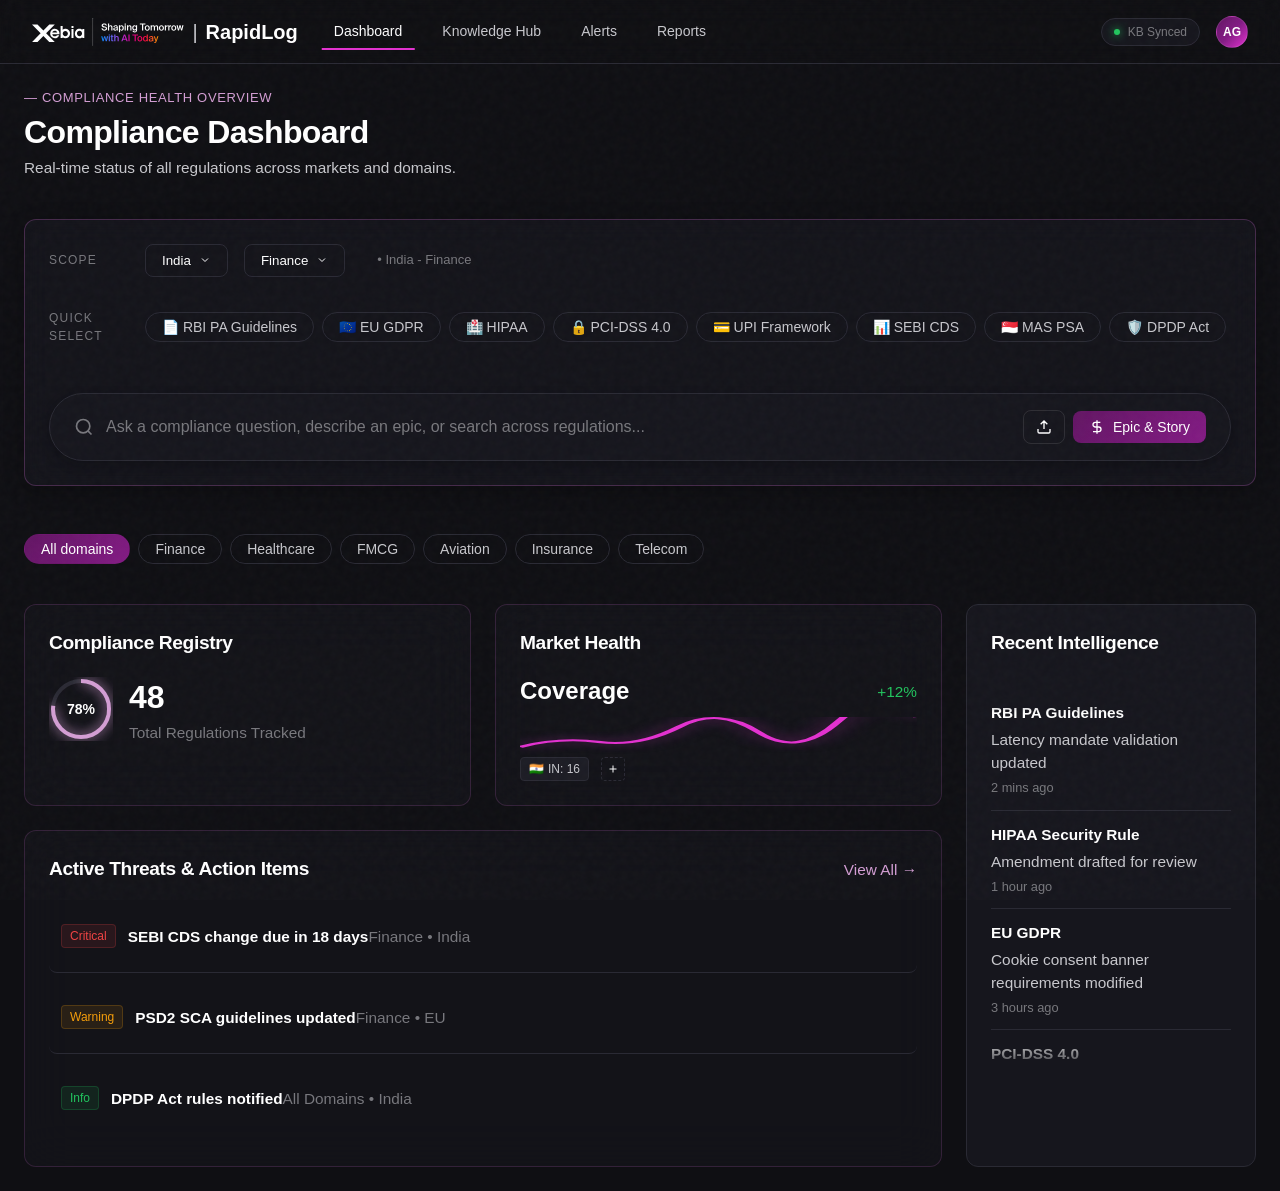
==== commit f67a196c: "fixed missing logo and image paths" ====
--- a/dashboard.html
+++ b/dashboard.html
@@ -105,7 +105,7 @@
   <nav class="navbar">
     <div class="navbar-left">
       <a href="dashboard.html" class="logo" style="text-decoration: none; user-select: none;">
-        <img src="images/LOGO%20SVG.svg" alt="Xebia" style="height: 28px; pointer-events: none;" draggable="false" oncontextmenu="return false;">
+        <img src="Images/LOGO_SVG.svg" alt="Xebia" style="height: 28px; pointer-events: none;" draggable="false" oncontextmenu="return false;">
         <span style="font-weight: 400; color: var(--text-secondary);">|</span>
         <span style="color: var(--text-primary);">RapidLog</span>
       </a>
